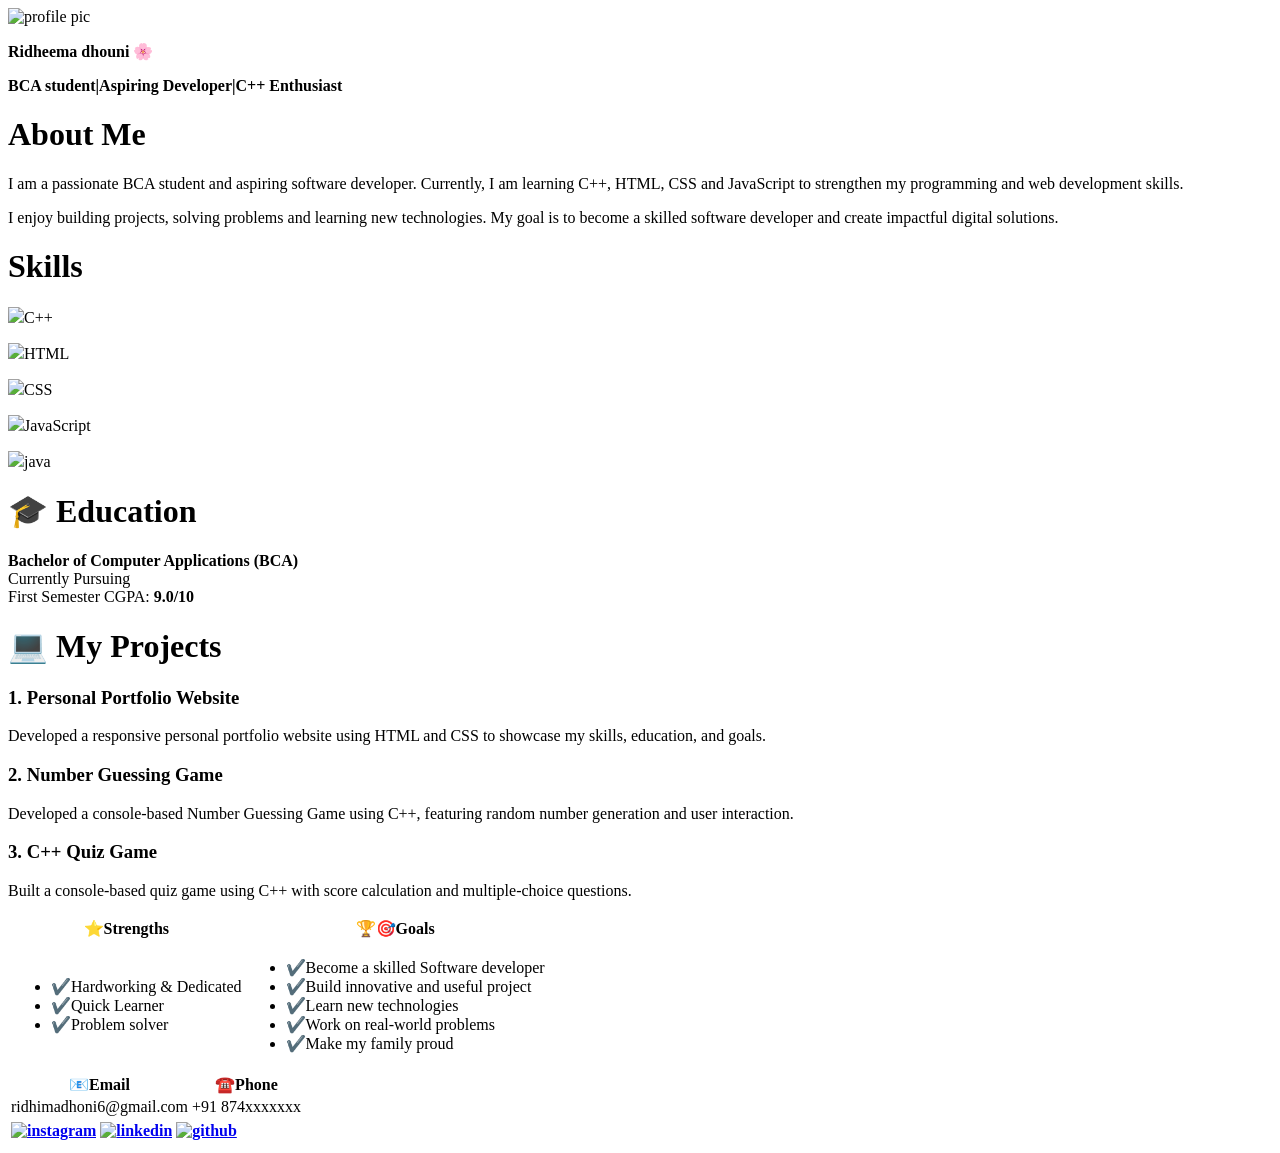
==== index.html @ 6cb08d7d "Add initial profile webpage with personal details" ====
<!DOCTYPE html>
<html lang="en">
<head>
    <meta charset="UTF-8">
    <meta name="viewport" content="width=device-width, initial-scale=1.0">
    <title>My profile</title>
    <link rel="stylesheet" href="./script.css">
</head>
<body>
    
       

    <div class="card">
    <div class="head">
        
        <img src="./profilepic.jpeg" alt="profile pic">
    </div>
    <div class="name">
        <p><b>Ridheema dhouni </b> 🌸</p>
    </div>
    <div class="title">
        <p><b>BCA student|Aspiring Developer|C++ Enthusiast</b></p>
    </div>
    
    <div class="about">
        <h1 class="me">About Me</h1>
         <p class="p1">
        I am a passionate BCA student and aspiring software developer.
        Currently, I am learning C++, HTML, CSS and JavaScript to
        strengthen my programming and web development skills.
    </p>

    <p class="p2">
        I enjoy building projects, solving problems and learning
        new technologies. My goal is to become a skilled software
        developer and create impactful digital solutions.
    </p>
    <div class="class"><h1>Skills</h1></div>
    </div>
    
    <div class="skills">
        <p class="c"><img src="./cpp.png" width="20">C++</p>
        <p class="html"><img src="./html.png" width="20">HTML</p>
        <p class="css"><img src="./css.png" width="20">CSS</p>
        <p class="script"><img src="./js.png"width="20">JavaScript</p>
        <p class="java"><img src="./java.png" width="20">java</p>
    </div>
    
    <div class="education">
    <h1>🎓 Education</h1>

    <p>
        <b>Bachelor of Computer Applications (BCA)</b><br>
        Currently Pursuing<br>
        First Semester CGPA: <b>9.0/10</b>
    </p>
</div>
<div class="pro"><h1>💻 My Projects</h1>

<div class="project-card">
    <h3>1. Personal Portfolio Website</h3>
    <p>
        Developed a responsive personal portfolio website using
        HTML and CSS to showcase my skills, education, and goals.
    </p>
</div>

<div class="project-card">
    <h3>2. Number Guessing Game</h3>
    <p>
        Developed a console-based Number Guessing Game using C++,
        featuring random number generation and user interaction.
    </p>
</div>

<div class="project-card">
    <h3>3. C++ Quiz Game</h3>
    <p>
        Built a console-based quiz game using C++ with score
        calculation and multiple-choice questions.
    </p>
</div></div>

<div class="table">
    <table class="td">
        <tr>
            <th>⭐Strengths</th>
            <th>🏆🎯Goals</th>
        </tr>
        <tr>
            <td><ul class="str">
                <li>✔️Hardworking & Dedicated</li>
                <li>✔️Quick Learner</li>
                <li>✔️Problem solver</li>
               
            </ul></td>
            <td>
                <ul class="goal">
                <li>✔️Become a skilled Software developer</li>
                <li>✔️Build innovative and useful project</li>
                <li>✔️Learn new technologies</li>
                <li>✔️Work on real-world problems</li>
                <li>✔️Make my family proud</li>
                </ul>
            </td>
        </tr>
    </table>
</div>
<div class="contact">
    <table class="num">
        <tr>
            <th class="email">📧Email</th>
            <th class="phone">☎️Phone</th>
    
        </tr>
        <tr>
            <td class="mail">ridhimadhoni6@gmail.com</td>
            <td class="no">+91 874xxxxxxx</td>
        </tr>
    </table>
</div>
<div class="logo">
    <table>
        <tr>
    <th><a href=" https://www.instagram.com/ridhidhoni_2577/"><img src="./instagram.png" alt="instagram" width="60"></a></th>
    <th><a href=" https://www.linkedin.com/in/ridheema-dhouni-74108037a"><img src="./linkedin.png" alt="linkedin" width="50"></a></th>
    <th><a href="https://github.com/Ridheemadhouni"><img src="./github.png" alt="github" width="50"></a></th>
    <tr>
</div>
</table>
    </div>
</body>
</html>
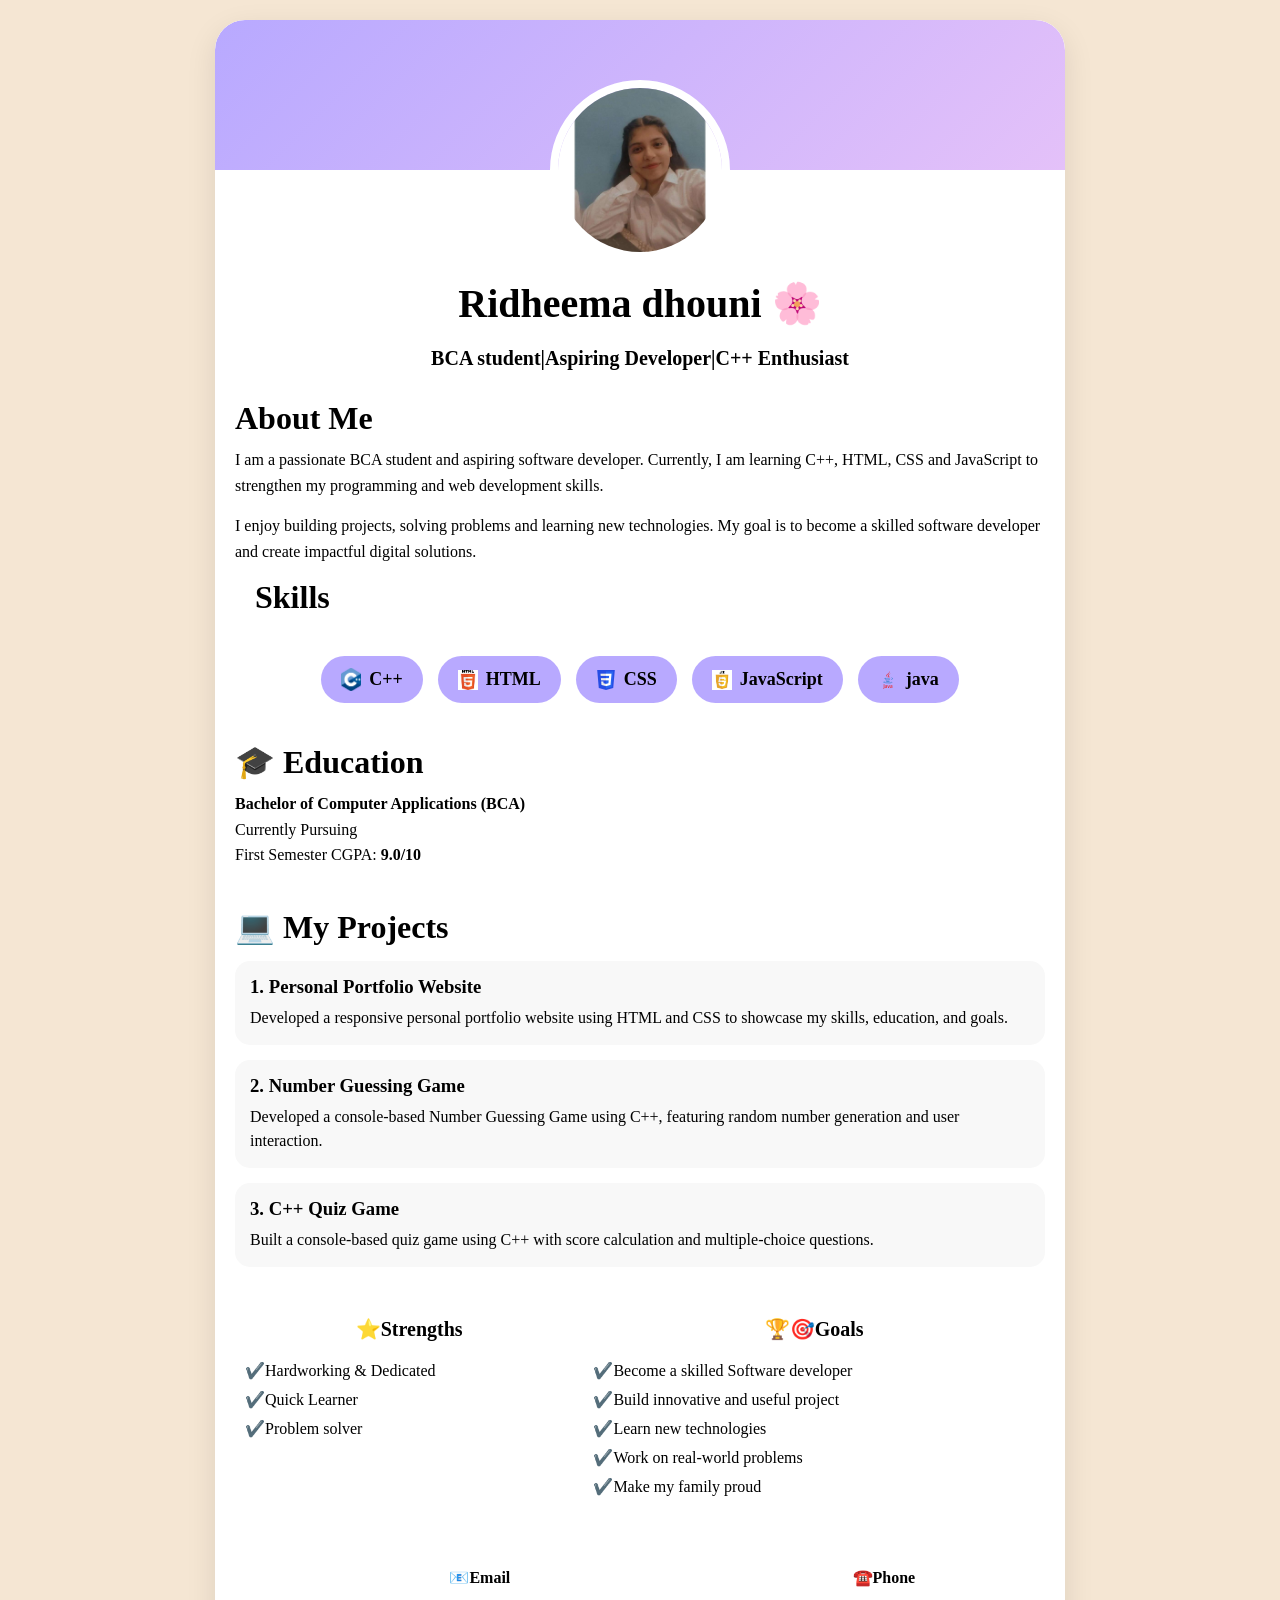
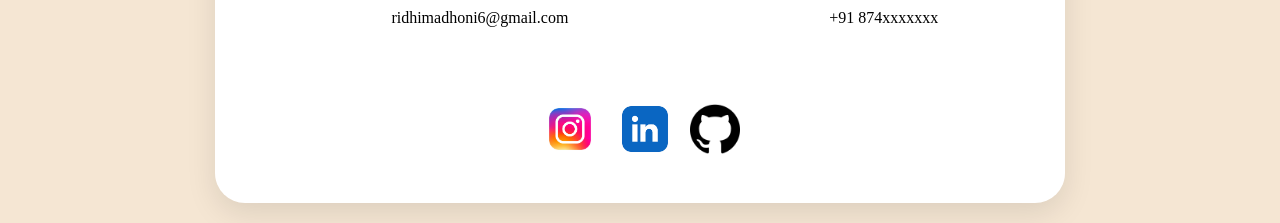
==== commit d6c51fd2: "Update image and stylesheet paths in index.html" ====
--- a/index.html
+++ b/index.html
@@ -4,16 +4,13 @@
     <meta charset="UTF-8">
     <meta name="viewport" content="width=device-width, initial-scale=1.0">
     <title>My profile</title>
-    <link rel="stylesheet" href="./script.css">
+    <link rel="stylesheet" href="portfolio/script.css">
 </head>
 <body>
     
-       
-
     <div class="card">
     <div class="head">
-        
-        <img src="./profilepic.jpeg" alt="profile pic">
+        <img src="portfolio/profilepic.jpeg" alt="profile pic">
     </div>
     <div class="name">
         <p><b>Ridheema dhouni </b> 🌸</p>
@@ -39,11 +36,11 @@
     </div>
     
     <div class="skills">
-        <p class="c"><img src="./cpp.png" width="20">C++</p>
-        <p class="html"><img src="./html.png" width="20">HTML</p>
-        <p class="css"><img src="./css.png" width="20">CSS</p>
-        <p class="script"><img src="./js.png"width="20">JavaScript</p>
-        <p class="java"><img src="./java.png" width="20">java</p>
+        <p class="c"><img src="portfolio/cpp.png" width="20">C++</p>
+        <p class="html"><img src="portfolio/html.png" width="20">HTML</p>
+        <p class="css"><img src="portfolio/css.png" width="20">CSS</p>
+        <p class="script"><img src="portfolio/js.png" width="20">JavaScript</p>
+        <p class="java"><img src="portfolio/java.png" width="20">java</p>
     </div>
     
     <div class="education">
@@ -92,7 +89,6 @@
                 <li>✔️Hardworking & Dedicated</li>
                 <li>✔️Quick Learner</li>
                 <li>✔️Problem solver</li>
-               
             </ul></td>
             <td>
                 <ul class="goal">
@@ -111,7 +107,6 @@
         <tr>
             <th class="email">📧Email</th>
             <th class="phone">☎️Phone</th>
-    
         </tr>
         <tr>
             <td class="mail">ridhimadhoni6@gmail.com</td>
@@ -122,12 +117,12 @@
 <div class="logo">
     <table>
         <tr>
-    <th><a href=" https://www.instagram.com/ridhidhoni_2577/"><img src="./instagram.png" alt="instagram" width="60"></a></th>
-    <th><a href=" https://www.linkedin.com/in/ridheema-dhouni-74108037a"><img src="./linkedin.png" alt="linkedin" width="50"></a></th>
-    <th><a href="https://github.com/Ridheemadhouni"><img src="./github.png" alt="github" width="50"></a></th>
-    <tr>
+    <th><a href="https://www.instagram.com/ridhidhoni_2577/"><img src="portfolio/instagram.png" alt="instagram" width="60"></a></th>
+    <th><a href="https://www.linkedin.com/in/ridheema-dhouni-74108037a"><img src="portfolio/linkedin.png" alt="linkedin" width="50"></a></th>
+    <th><a href="https://github.com/Ridheemadhouni"><img src="portfolio/github.png" alt="github" width="50"></a></th>
+        </tr>
+    </table>
 </div>
-</table>
     </div>
 </body>
 </html>
--- a/portfolio/script.css
+++ b/portfolio/script.css
@@ -0,0 +1,258 @@
+*{
+    margin: 0;
+    padding: 0;
+    box-sizing: border-box;
+    font-family: 'Times New Roman', Times, serif;
+}
+
+body{
+    background: #F5E6D3;
+    display: flex;
+    justify-content: center;
+    padding: 20px;
+}
+
+/* Main Card */
+.card{
+    background: white;
+    width: 100%;
+    max-width: 850px;
+    border-radius: 30px;
+    overflow: hidden;
+    box-shadow: 0 10px 30px rgba(0,0,0,0.1);
+}
+
+/* Header */
+.head{
+    display: flex;
+    justify-content: center;
+    align-items: flex-end;
+    background: linear-gradient(135deg, #B8A9FF, #E4C1F9);
+    height: 150px;
+    border-radius: 30px 30px 0 0;
+}
+
+.head img{
+    width: 180px;
+    height: 180px;
+    border-radius: 50%;
+    object-fit: cover;
+    border: 8px solid white;
+    margin-bottom: -90px;
+}
+
+/* Name */
+.name{
+    text-align: center;
+    margin-top: 100px;
+    font-size: 40px;
+    font-weight: bold;
+    padding: 10px;
+}
+
+.title{
+    text-align: center;
+    font-size: 20px;
+    padding: 10px;
+}
+
+/* About */
+.about{
+    padding: 20px;
+}
+
+.me{
+    margin-bottom: 10px;
+}
+
+.p1,
+.p2{
+    margin-bottom: 15px;
+    line-height: 1.6;
+}
+
+/* Skills */
+.class{
+    padding: 0 20px;
+}
+
+.skills{
+    display: flex;
+    flex-wrap: wrap;
+    justify-content: center;
+    gap: 15px;
+    padding: 20px;
+}
+
+.c,
+.html,
+.css,
+.java,
+.script{
+    padding: 12px 20px;
+    background: #B8A9FF;
+    border-radius: 30px;
+    font-size: 18px;
+    font-weight: bold;
+    display: flex;
+    align-items: center;
+    gap: 8px;
+}
+
+/* Education */
+.education{
+    padding: 20px;
+}
+
+.education p{
+    margin-top: 10px;
+    line-height: 1.6;
+}
+
+/* Projects */
+.pro{
+    padding: 20px;
+}
+
+.project-card{
+    margin-top: 15px;
+    padding: 15px;
+    background: #f8f8f8;
+    border-radius: 15px;
+}
+
+.project-card p{
+    margin-top: 8px;
+    line-height: 1.5;
+}
+
+/* Strengths & Goals */
+.table{
+    padding: 20px;
+    overflow-x: auto;
+}
+
+.table table{
+    width: 100%;
+    border-collapse: collapse;
+}
+
+.table th{
+    padding: 10px;
+    font-size: 20px;
+}
+
+.table td{
+    padding: 10px;
+    vertical-align: top;
+}
+
+.str,
+.goal{
+    list-style: none;
+}
+
+.str li,
+.goal li{
+    margin-bottom: 10px;
+}
+
+/* Contact */
+.contact{
+    padding: 20px;
+    overflow-x: auto;
+}
+
+.contact table{
+    width: 100%;
+}
+
+.email,
+.phone,
+.mail,
+.no{
+    text-align: center;
+    padding: 10px;
+}
+
+/* Social Icons */
+.logo{
+    display: flex;
+    justify-content: center;
+    padding: 20px;
+}
+
+.logo table{
+    border-spacing: 20px;
+}
+
+/* MOBILE RESPONSIVE */
+@media screen and (max-width:768px){
+
+    body{
+        padding: 10px;
+    }
+
+    .head{
+        height: 110px;
+    }
+
+    .head img{
+        width: 130px;
+        height: 130px;
+        margin-bottom: -65px;
+    }
+
+    .name{
+        margin-top: 75px;
+        font-size: 28px;
+    }
+
+    .title{
+        font-size: 16px;
+        padding: 10px 15px;
+    }
+
+    .me,
+    .class,
+    .education h1,
+    .pro h1{
+        font-size: 24px;
+    }
+
+    .skills{
+        gap: 10px;
+    }
+
+    .c,
+    .html,
+    .css,
+    .java,
+    .script{
+        font-size: 15px;
+        padding: 10px 15px;
+    }
+
+    .table th{
+        font-size: 16px;
+    }
+
+    .table td{
+        font-size: 14px;
+    }
+
+    .project-card h3{
+        font-size: 18px;
+    }
+
+    .project-card p,
+    .p1,
+    .p2{
+        font-size: 14px;
+    }
+
+    .logo img{
+        width: 40px;
+        height: 40px;
+    }
+}
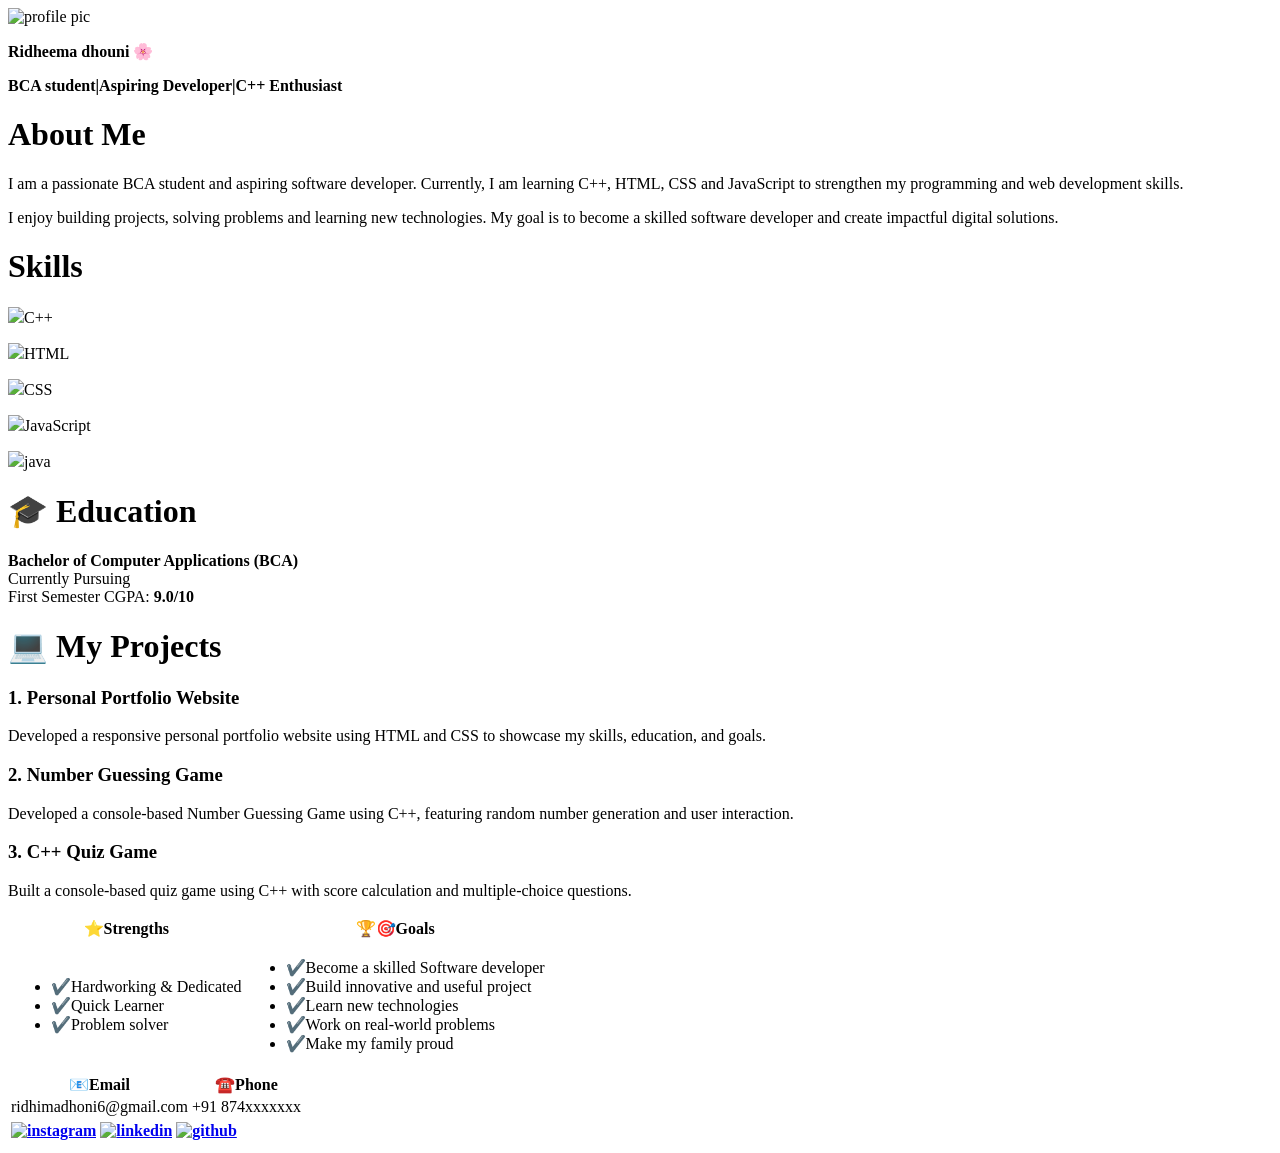
==== commit 14b0bd7a: "Update image paths and stylesheet link in index.html" ====
--- a/index.html
+++ b/index.html
@@ -4,13 +4,16 @@
     <meta charset="UTF-8">
     <meta name="viewport" content="width=device-width, initial-scale=1.0">
     <title>My profile</title>
-    <link rel="stylesheet" href="portfolio/script.css">
+    <link rel="stylesheet" href="./script.css">
 </head>
 <body>
     
+       
+
     <div class="card">
     <div class="head">
-        <img src="portfolio/profilepic.jpeg" alt="profile pic">
+        
+        <img src="./profilepic.jpeg" alt="profile pic">
     </div>
     <div class="name">
         <p><b>Ridheema dhouni </b> 🌸</p>
@@ -36,11 +39,11 @@
     </div>
     
     <div class="skills">
-        <p class="c"><img src="portfolio/cpp.png" width="20">C++</p>
-        <p class="html"><img src="portfolio/html.png" width="20">HTML</p>
-        <p class="css"><img src="portfolio/css.png" width="20">CSS</p>
-        <p class="script"><img src="portfolio/js.png" width="20">JavaScript</p>
-        <p class="java"><img src="portfolio/java.png" width="20">java</p>
+        <p class="c"><img src="./cpp.png" width="20">C++</p>
+        <p class="html"><img src="./html.png" width="20">HTML</p>
+        <p class="css"><img src="./css.png" width="20">CSS</p>
+        <p class="script"><img src="./js.png"width="20">JavaScript</p>
+        <p class="java"><img src="./java.png" width="20">java</p>
     </div>
     
     <div class="education">
@@ -89,6 +92,7 @@
                 <li>✔️Hardworking & Dedicated</li>
                 <li>✔️Quick Learner</li>
                 <li>✔️Problem solver</li>
+               
             </ul></td>
             <td>
                 <ul class="goal">
@@ -107,6 +111,7 @@
         <tr>
             <th class="email">📧Email</th>
             <th class="phone">☎️Phone</th>
+    
         </tr>
         <tr>
             <td class="mail">ridhimadhoni6@gmail.com</td>
@@ -117,12 +122,12 @@
 <div class="logo">
     <table>
         <tr>
-    <th><a href="https://www.instagram.com/ridhidhoni_2577/"><img src="portfolio/instagram.png" alt="instagram" width="60"></a></th>
-    <th><a href="https://www.linkedin.com/in/ridheema-dhouni-74108037a"><img src="portfolio/linkedin.png" alt="linkedin" width="50"></a></th>
-    <th><a href="https://github.com/Ridheemadhouni"><img src="portfolio/github.png" alt="github" width="50"></a></th>
-        </tr>
-    </table>
+    <th><a href=" https://www.instagram.com/ridhidhoni_2577/"><img src="./instagram.png" alt="instagram" width="60"></a></th>
+    <th><a href=" https://www.linkedin.com/in/ridheema-dhouni-74108037a"><img src="./linkedin.png" alt="linkedin" width="50"></a></th>
+    <th><a href="https://github.com/Ridheemadhouni"><img src="./github.png" alt="github" width="50"></a></th>
+    <tr>
 </div>
+</table>
     </div>
 </body>
 </html>
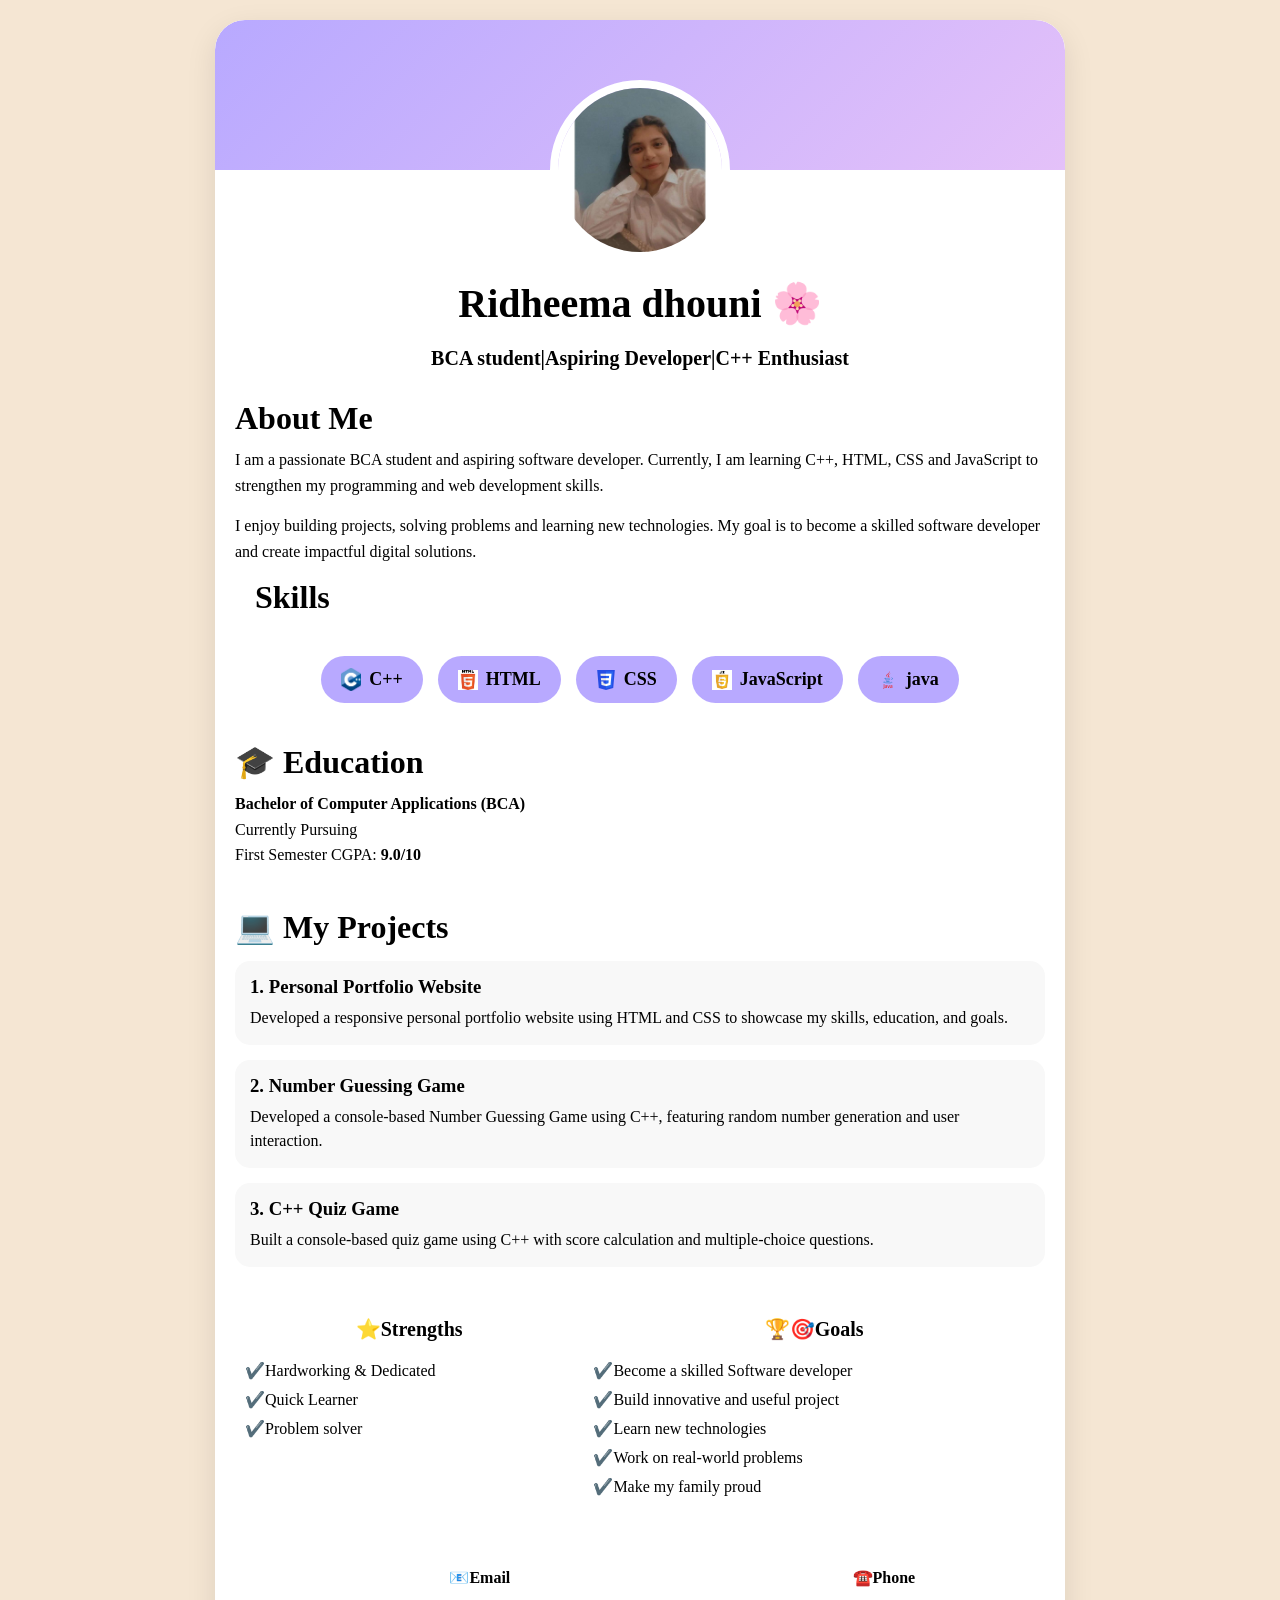
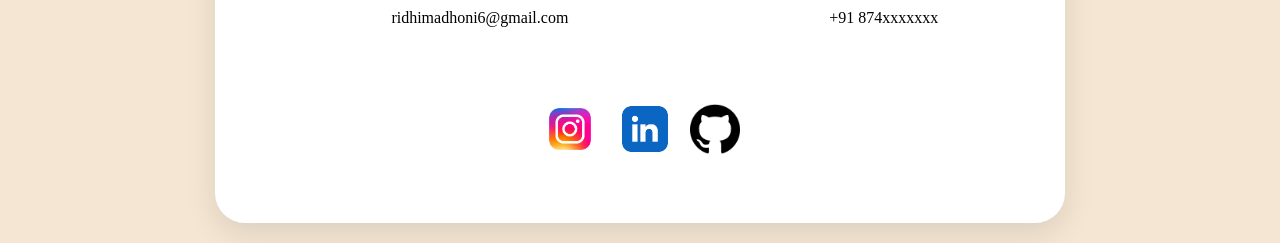
==== commit 545d24e5: "Update image paths to use portfolio directory" ====
--- a/index.html
+++ b/index.html
@@ -13,7 +13,7 @@
     <div class="card">
     <div class="head">
         
-        <img src="./profilepic.jpeg" alt="profile pic">
+        <img src="portfolio/profilepic.jpeg" alt="profile pic">
     </div>
     <div class="name">
         <p><b>Ridheema dhouni </b> 🌸</p>
@@ -39,11 +39,11 @@
     </div>
     
     <div class="skills">
-        <p class="c"><img src="./cpp.png" width="20">C++</p>
-        <p class="html"><img src="./html.png" width="20">HTML</p>
-        <p class="css"><img src="./css.png" width="20">CSS</p>
-        <p class="script"><img src="./js.png"width="20">JavaScript</p>
-        <p class="java"><img src="./java.png" width="20">java</p>
+        <p class="c"><img src="portfolio/cpp.png" width="20">C++</p>
+        <p class="html"><img src="portfolio/html.png" width="20">HTML</p>
+        <p class="css"><img src="portfolio/css.png" width="20">CSS</p>
+        <p class="script"><img src="portfolio/js.png"width="20">JavaScript</p>
+        <p class="java"><img src="portfolio/java.png" width="20">java</p>
     </div>
     
     <div class="education">
@@ -122,9 +122,9 @@
 <div class="logo">
     <table>
         <tr>
-    <th><a href=" https://www.instagram.com/ridhidhoni_2577/"><img src="./instagram.png" alt="instagram" width="60"></a></th>
-    <th><a href=" https://www.linkedin.com/in/ridheema-dhouni-74108037a"><img src="./linkedin.png" alt="linkedin" width="50"></a></th>
-    <th><a href="https://github.com/Ridheemadhouni"><img src="./github.png" alt="github" width="50"></a></th>
+    <th><a href=" https://www.instagram.com/ridhidhoni_2577/"><img src="portfolio/instagram.png" alt="instagram" width="60"></a></th>
+    <th><a href=" https://www.linkedin.com/in/ridheema-dhouni-74108037a"><img src="portfolio/linkedin.png" alt="linkedin" width="50"></a></th>
+    <th><a href="https://github.com/Ridheemadhouni"><img src="portfolio/github.png" alt="github" width="50"></a></th>
     <tr>
 </div>
 </table>
--- a/script.css
+++ b/script.css
@@ -0,0 +1,258 @@
+*{
+    margin: 0;
+    padding: 0;
+    box-sizing: border-box;
+    font-family: 'Times New Roman', Times, serif;
+}
+
+body{
+    background: #F5E6D3;
+    display: flex;
+    justify-content: center;
+    padding: 20px;
+}
+
+/* Main Card */
+.card{
+    background: white;
+    width: 100%;
+    max-width: 850px;
+    border-radius: 30px;
+    overflow: hidden;
+    box-shadow: 0 10px 30px rgba(0,0,0,0.1);
+}
+
+/* Header */
+.head{
+    display: flex;
+    justify-content: center;
+    align-items: flex-end;
+    background: linear-gradient(135deg, #B8A9FF, #E4C1F9);
+    height: 150px;
+    border-radius: 30px 30px 0 0;
+}
+
+.head img{
+    width: 180px;
+    height: 180px;
+    border-radius: 50%;
+    object-fit: cover;
+    border: 8px solid white;
+    margin-bottom: -90px;
+}
+
+/* Name */
+.name{
+    text-align: center;
+    margin-top: 100px;
+    font-size: 40px;
+    font-weight: bold;
+    padding: 10px;
+}
+
+.title{
+    text-align: center;
+    font-size: 20px;
+    padding: 10px;
+}
+
+/* About */
+.about{
+    padding: 20px;
+}
+
+.me{
+    margin-bottom: 10px;
+}
+
+.p1,
+.p2{
+    margin-bottom: 15px;
+    line-height: 1.6;
+}
+
+/* Skills */
+.class{
+    padding: 0 20px;
+}
+
+.skills{
+    display: flex;
+    flex-wrap: wrap;
+    justify-content: center;
+    gap: 15px;
+    padding: 20px;
+}
+
+.c,
+.html,
+.css,
+.java,
+.script{
+    padding: 12px 20px;
+    background: #B8A9FF;
+    border-radius: 30px;
+    font-size: 18px;
+    font-weight: bold;
+    display: flex;
+    align-items: center;
+    gap: 8px;
+}
+
+/* Education */
+.education{
+    padding: 20px;
+}
+
+.education p{
+    margin-top: 10px;
+    line-height: 1.6;
+}
+
+/* Projects */
+.pro{
+    padding: 20px;
+}
+
+.project-card{
+    margin-top: 15px;
+    padding: 15px;
+    background: #f8f8f8;
+    border-radius: 15px;
+}
+
+.project-card p{
+    margin-top: 8px;
+    line-height: 1.5;
+}
+
+/* Strengths & Goals */
+.table{
+    padding: 20px;
+    overflow-x: auto;
+}
+
+.table table{
+    width: 100%;
+    border-collapse: collapse;
+}
+
+.table th{
+    padding: 10px;
+    font-size: 20px;
+}
+
+.table td{
+    padding: 10px;
+    vertical-align: top;
+}
+
+.str,
+.goal{
+    list-style: none;
+}
+
+.str li,
+.goal li{
+    margin-bottom: 10px;
+}
+
+/* Contact */
+.contact{
+    padding: 20px;
+    overflow-x: auto;
+}
+
+.contact table{
+    width: 100%;
+}
+
+.email,
+.phone,
+.mail,
+.no{
+    text-align: center;
+    padding: 10px;
+}
+
+/* Social Icons */
+.logo{
+    display: flex;
+    justify-content: center;
+    padding: 20px;
+}
+
+.logo table{
+    border-spacing: 20px;
+}
+
+/* MOBILE RESPONSIVE */
+@media screen and (max-width:768px){
+
+    body{
+        padding: 10px;
+    }
+
+    .head{
+        height: 110px;
+    }
+
+    .head img{
+        width: 130px;
+        height: 130px;
+        margin-bottom: -65px;
+    }
+
+    .name{
+        margin-top: 75px;
+        font-size: 28px;
+    }
+
+    .title{
+        font-size: 16px;
+        padding: 10px 15px;
+    }
+
+    .me,
+    .class,
+    .education h1,
+    .pro h1{
+        font-size: 24px;
+    }
+
+    .skills{
+        gap: 10px;
+    }
+
+    .c,
+    .html,
+    .css,
+    .java,
+    .script{
+        font-size: 15px;
+        padding: 10px 15px;
+    }
+
+    .table th{
+        font-size: 16px;
+    }
+
+    .table td{
+        font-size: 14px;
+    }
+
+    .project-card h3{
+        font-size: 18px;
+    }
+
+    .project-card p,
+    .p1,
+    .p2{
+        font-size: 14px;
+    }
+
+    .logo img{
+        width: 40px;
+        height: 40px;
+    }
+}
